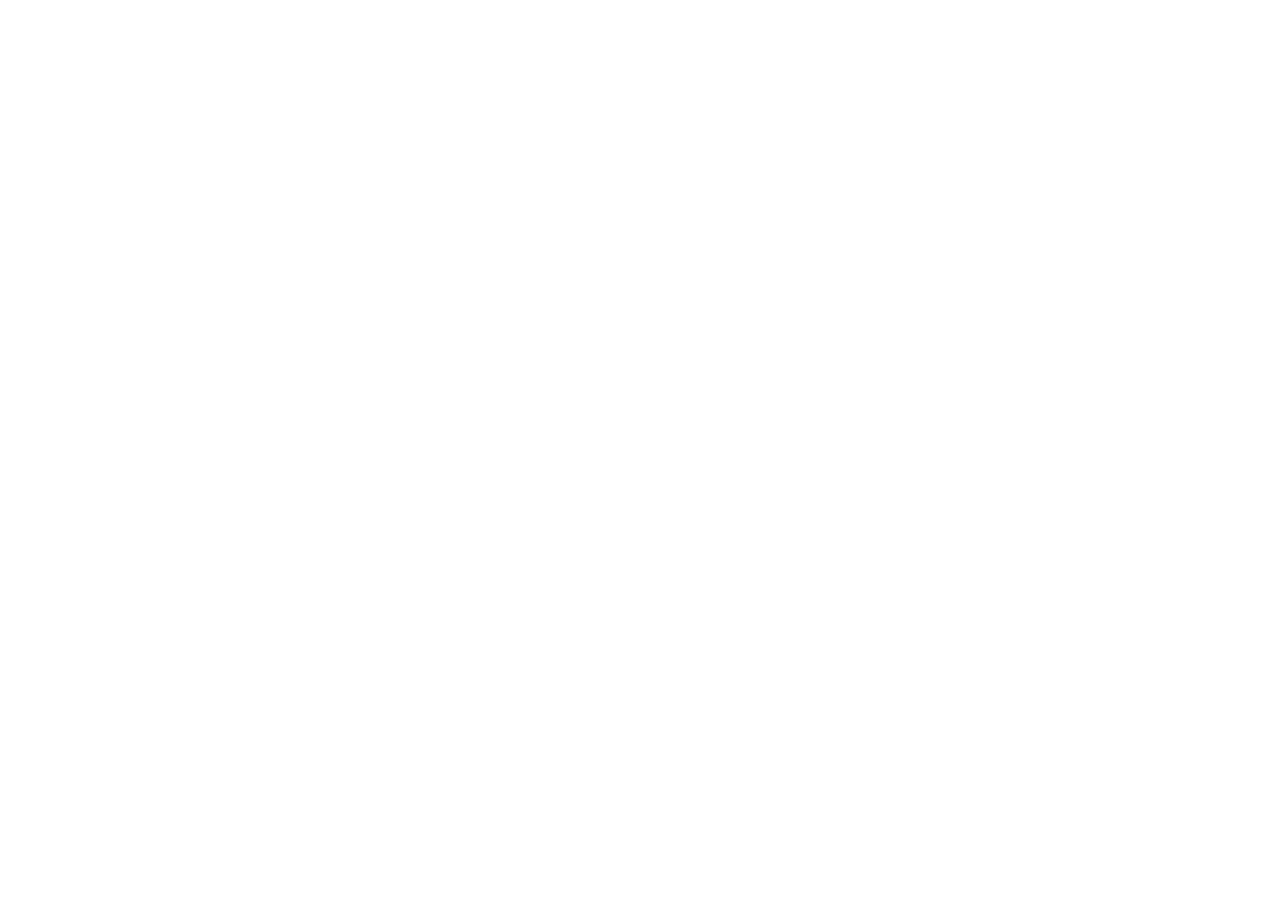
==== index.html @ 70435229 "fix: fixed HTML" ====
<!DOCTYPE html>
<html lang="en">
<head>
  <meta charset="utf-8">
  <title>The HTML5 Herald</title>
  <meta name="description" content="The HTML5 Herald">
  <meta name="author" content="SitePoint">
  <link rel="stylesheet" href="css/styles.css?v=1.0">
  <!--[if lt IE 9]>
    <script src="//html5shiv.googlecode.com/svn/trunk/html5.js"></script>
  <![endif]-->
</head>
<body>
  <script src="js/scripts.js"></script>
</body>
</html>
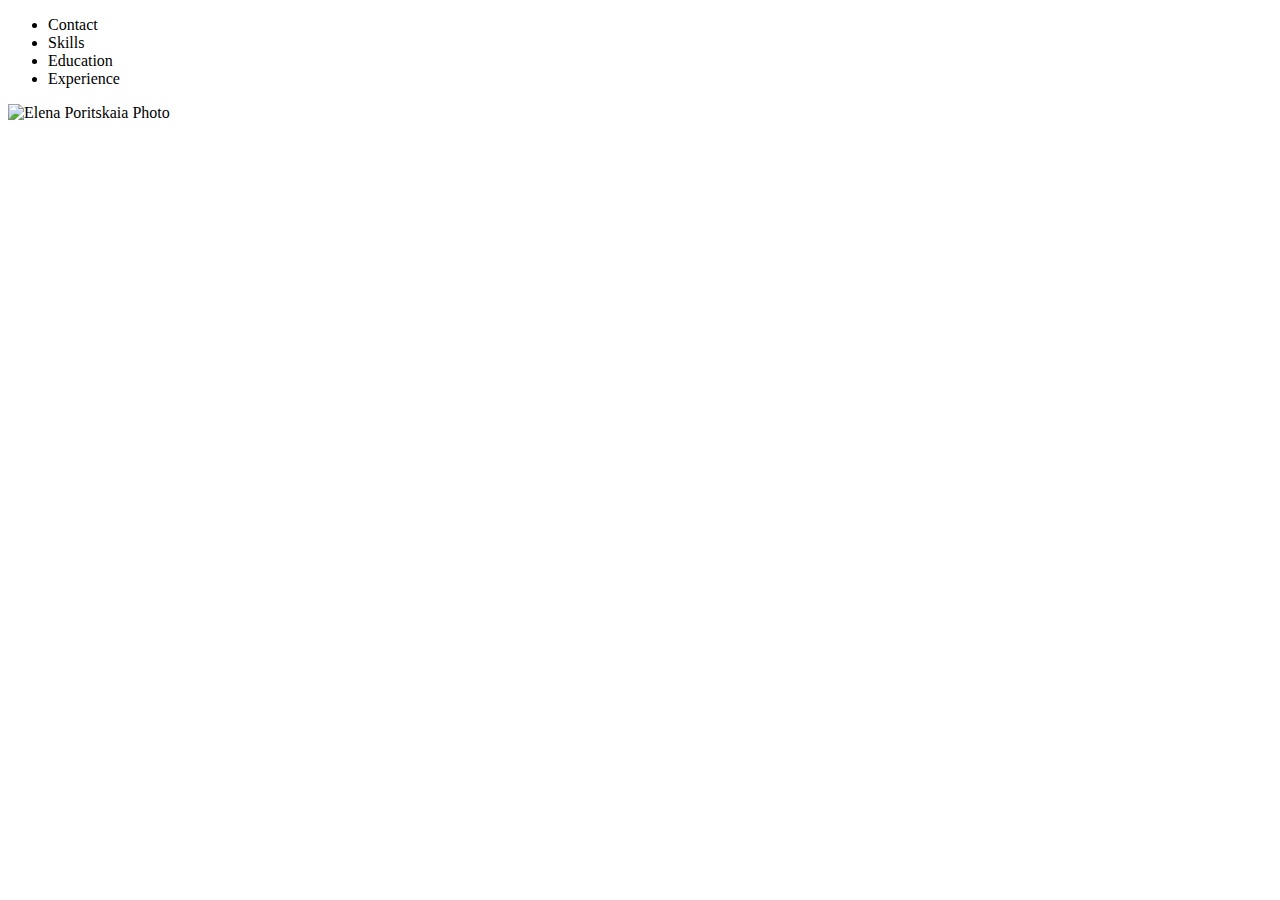
==== commit 21305b6b: "feat: add nav and photo to cv" ====
--- a/index.html
+++ b/index.html
@@ -1,15 +1,25 @@
 <!DOCTYPE html>
+ 
 <html lang="en">
 <head>
   <meta charset="utf-8">
-  <title>The HTML5 Herald</title>
-  <meta name="description" content="The HTML5 Herald">
-  <meta name="author" content="SitePoint">
+  <meta name="viewport" content="width=device-width, initial-scale=1" />
+  <title>Elena Poritskaia CV</title>
+  <meta name="description" content="Elena Poritskaia CV">
+  <meta name="author" content="Elena Poritskaia">
   <link rel="stylesheet" href="css/styles.css?v=1.0">
-  <!--[if lt IE 9]>
-    <script src="//html5shiv.googlecode.com/svn/trunk/html5.js"></script>
-  <![endif]-->
 </head>
+<header>
+    <nav>
+        <ul>
+            <li>Contact</li>
+            <li>Skills</li>
+            <li>Education</li>
+            <li>Experience</li>
+        </ul>
+    </nav>
+    <img height="150px" width="150px" src="/me.png" alt="Elena Poritskaia Photo">
+</header>
 <body>
   <script src="js/scripts.js"></script>
 </body>
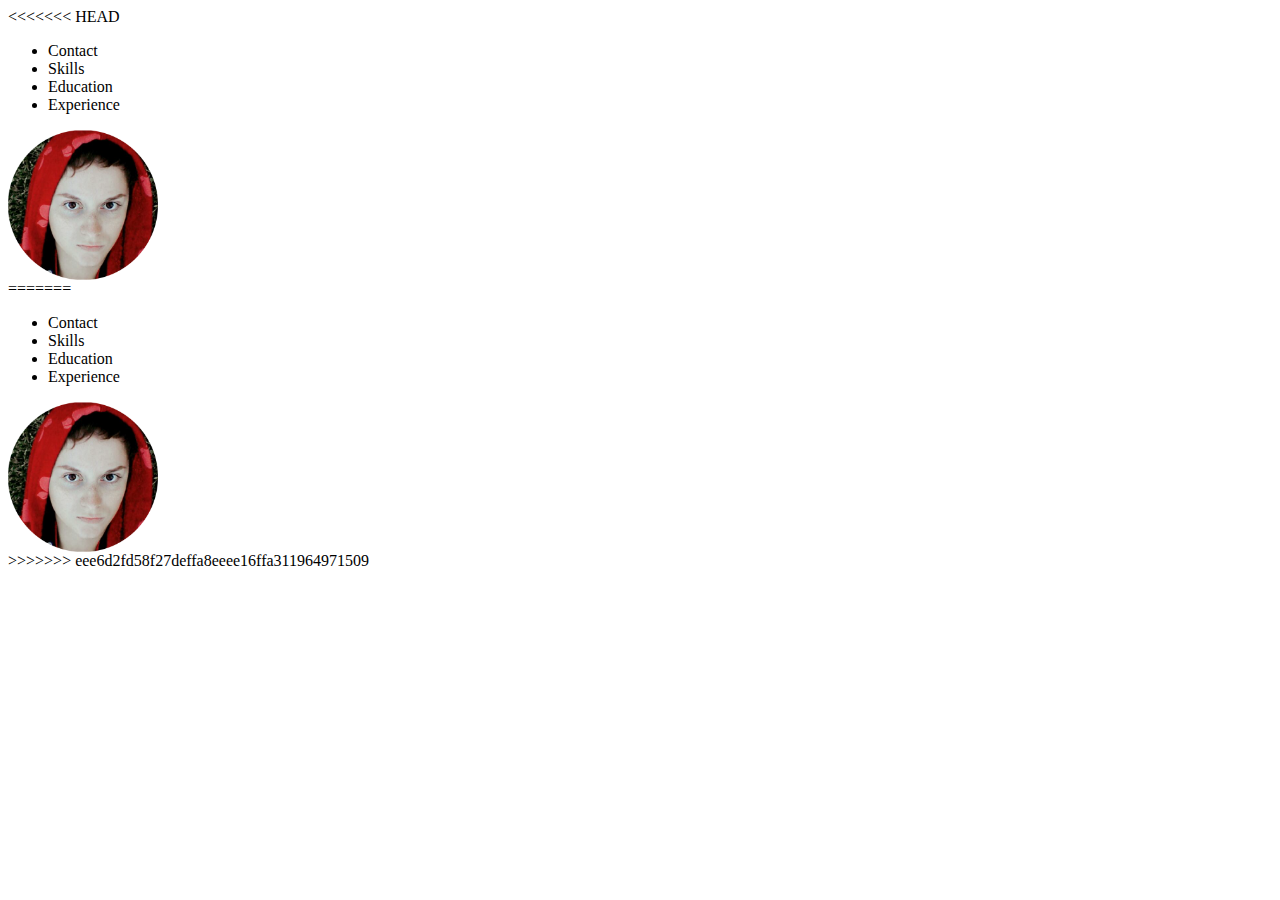
==== commit 11eb789a: "git" ====
--- a/index.html
+++ b/index.html
@@ -1,3 +1,4 @@
+<<<<<<< HEAD
 <!DOCTYPE html>
  
 <html lang="en">
@@ -24,3 +25,32 @@
   <script src="js/scripts.js"></script>
 </body>
 </html>
+=======
+<!DOCTYPE html>
+ 
+<html lang="en">
+<head>
+  <meta charset="utf-8">
+  <meta name="viewport" content="width=device-width, initial-scale=1" />
+  <title>Elena Poritskaia CV</title>
+  <meta name="description" content="Elena Poritskaia CV">
+  <meta name="author" content="Elena Poritskaia">
+  <link rel="stylesheet" href="css/styles.css?v=1.0">
+</head>
+<header>
+    <nav>
+        <ul>
+            <li>Contact</li>
+            <li>Skills</li>
+            <li>Education</li>
+            <li>Experience</li>
+        </ul>
+    </nav>
+    <img height="150px" width="150px" src="/me.png" alt="Elena Poritskaia Photo">
+</header>
+ 
+<body>
+  <script src="js/scripts.js"></script>
+</body>
+</html>
+>>>>>>> eee6d2fd58f27deffa8eeee16ffa311964971509
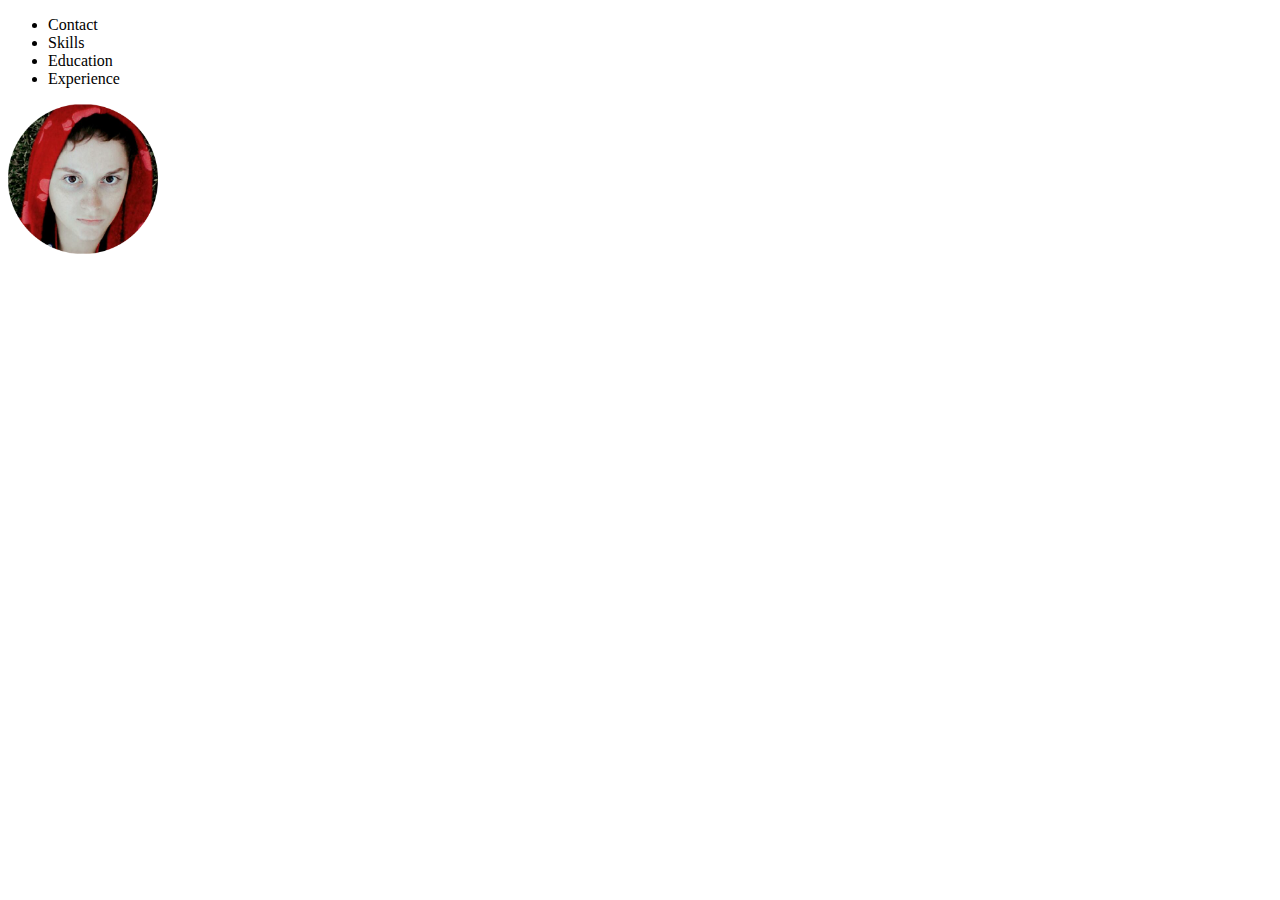
==== commit a69a7c3e: "feat: add nav and photo" ====
--- a/index.html
+++ b/index.html
@@ -1,56 +1,27 @@
-<<<<<<< HEAD
-<!DOCTYPE html>
- 
-<html lang="en">
-<head>
-  <meta charset="utf-8">
-  <meta name="viewport" content="width=device-width, initial-scale=1" />
-  <title>Elena Poritskaia CV</title>
-  <meta name="description" content="Elena Poritskaia CV">
-  <meta name="author" content="Elena Poritskaia">
-  <link rel="stylesheet" href="css/styles.css?v=1.0">
-</head>
-<header>
-    <nav>
-        <ul>
-            <li>Contact</li>
-            <li>Skills</li>
-            <li>Education</li>
-            <li>Experience</li>
-        </ul>
-    </nav>
-    <img height="150px" width="150px" src="/me.png" alt="Elena Poritskaia Photo">
-</header>
-<body>
-  <script src="js/scripts.js"></script>
-</body>
-</html>
-=======
-<!DOCTYPE html>
- 
-<html lang="en">
-<head>
-  <meta charset="utf-8">
-  <meta name="viewport" content="width=device-width, initial-scale=1" />
-  <title>Elena Poritskaia CV</title>
-  <meta name="description" content="Elena Poritskaia CV">
-  <meta name="author" content="Elena Poritskaia">
-  <link rel="stylesheet" href="css/styles.css?v=1.0">
-</head>
-<header>
-    <nav>
-        <ul>
-            <li>Contact</li>
-            <li>Skills</li>
-            <li>Education</li>
-            <li>Experience</li>
-        </ul>
-    </nav>
-    <img height="150px" width="150px" src="/me.png" alt="Elena Poritskaia Photo">
-</header>
- 
-<body>
-  <script src="js/scripts.js"></script>
-</body>
-</html>
->>>>>>> eee6d2fd58f27deffa8eeee16ffa311964971509
+<!DOCTYPE html>
+ 
+<html lang="en">
+<head>
+  <meta charset="utf-8">
+  <meta viewport >
+  <title>Elena Poritskaia CV</title>
+  <meta name="description" content="Elena Poritskaia CV">
+  <meta name="author" content="Elena Poritskaia">
+  <link rel="stylesheet" href="css/styles.css?v=1.0">
+</head>
+<header>
+    <nav>
+        <ul>
+            <li>Contact</li>
+            <li>Skills</li>
+            <li>Education</li>
+            <li>Experience</li>
+        </ul>
+    </nav>
+    <img height="150px" width="150px" src="/me.png" alt="Elena Poritskaia Photo">
+</header>
+ 
+<body>
+  <script src="js/scripts.js"></script>
+</body>
+</html>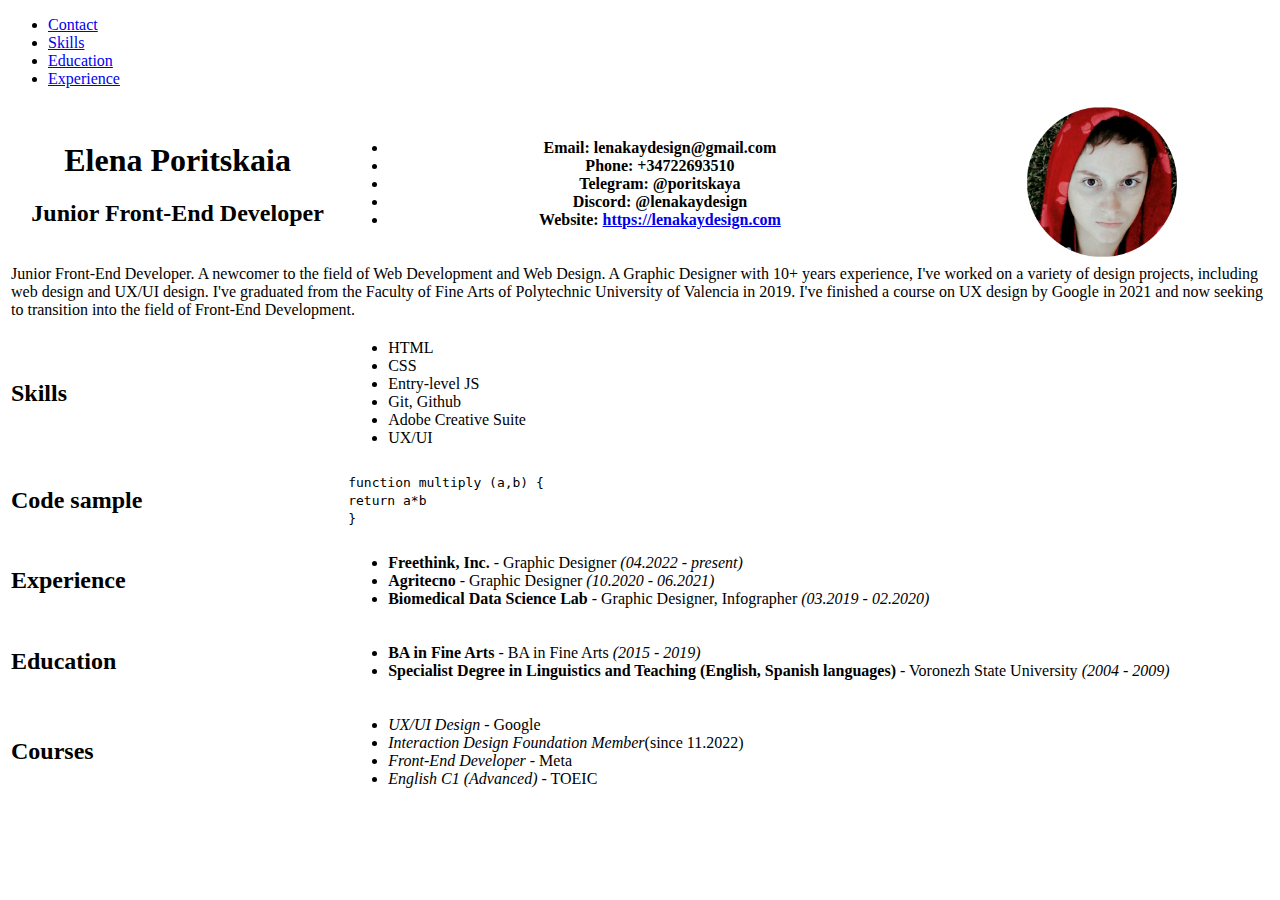
==== commit ee9fc347: "feat: add new info to cv" ====
--- a/index.html
+++ b/index.html
@@ -1,27 +1,122 @@
-<!DOCTYPE html>
- 
-<html lang="en">
-<head>
-  <meta charset="utf-8">
-  <meta viewport >
-  <title>Elena Poritskaia CV</title>
-  <meta name="description" content="Elena Poritskaia CV">
-  <meta name="author" content="Elena Poritskaia">
-  <link rel="stylesheet" href="css/styles.css?v=1.0">
-</head>
-<header>
-    <nav>
-        <ul>
-            <li>Contact</li>
-            <li>Skills</li>
-            <li>Education</li>
-            <li>Experience</li>
-        </ul>
-    </nav>
-    <img height="150px" width="150px" src="/me.png" alt="Elena Poritskaia Photo">
-</header>
- 
-<body>
-  <script src="js/scripts.js"></script>
-</body>
+<!DOCTYPE html>
+<html lang="en">
+
+<head>
+    <meta charset="utf-8">
+    <meta name="viewport" content="width=device-width, initial-scale=1" />
+    <title>Elena Poritskaia CV</title>
+    <meta name="description" content="Elena Poritskaia CV">
+    <meta name="author" content="Elena Poritskaia">
+    <link rel="stylesheet" href="styles.css">
+</head>
+<div class="block">
+    <header>
+        <nav>
+            <ul>
+                <li><a href="#contact">Contact</a></li>
+                <li><a href="#skills">Skills</a></li>
+                <li><a href="#education">Education</a></li>
+                <li><a href="#experience">Experience</a></li>
+            </ul>
+        </nav>
+    </header>
+    <main>
+        <table>
+            <thead>
+                <th>
+                    <h1>Elena Poritskaia</h1>
+                    <h2>Junior Front-End Developer</h2>
+                </th>
+                <th>
+                    <ul>
+                        <li>Email: lenakaydesign@gmail.com</li>
+                        <li>Phone: +34722693510</li>
+                        <li>Telegram: @poritskaya</li>
+                        <li>Discord: @lenakaydesign</li>
+                        <li>Website: <a href="https://lenakaydesign.com">https://lenakaydesign.com</a></li>
+                    </ul>
+
+                </th>
+                <th><img height="150px" width="150px" src="/me.png" alt="Elena Poritskaia Photo"></th>
+            </thead>
+            <tbody>
+                <tr>
+                    <td colspan="3">Junior Front-End Developer. A newcomer to the field of Web Development and Web
+                        Design. A Graphic
+                        Designer with 10+ years experience, I've worked on a variety of design projects, including web
+                        design and UX/UI design. I've graduated from the Faculty of Fine Arts of Polytechnic University
+                        of Valencia in 2019. I've finished a course on UX design by Google in 2021 and now seeking to
+                        transition into the field of Front-End Development.</td>
+                </tr>
+                <tr>
+                    <td>
+                        <h2>Skills</h2>
+                    </td>
+                    <td colspan="2">
+                        <ul>
+                            <li>HTML</li>
+                            <li>CSS</li>
+                            <li>Entry-level JS</li>
+                            <li>Git, Github</li>
+                            <li>Adobe Creative Suite</li>
+                            <li>UX/UI</li>
+                        </ul>
+                    </td>
+                </tr>
+                <tr>
+                    <td>
+                        <h2>Code sample</h2>
+                    </td>
+                    <td colspan="2"><code>function multiply (a,b) {<br>
+                        return a*b<br>
+                    }</code></td>
+                </tr>
+                <tr>
+                    <td>
+                        <h2>Experience</h2>
+                    </td>
+                    <td colspan="2">
+                        <ul>
+                            <li><b>Freethink, Inc.</b> - Graphic Designer <i>(04.2022 - present)</i></li>
+                            <li><b>Agritecno</b> - Graphic Designer <i>(10.2020 - 06.2021)</i></li>
+                            <li><b>Biomedical Data Science Lab</b> - Graphic Designer, Infographer <i>(03.2019 -
+                                    02.2020)</i></li>
+                        </ul>
+                    </td>
+                </tr>
+                <tr>
+                    <td>
+                        <h2>Education</h2>
+                    </td>
+                    <td colspan="2">
+                        <ul>
+                            <li><b>BA in Fine Arts</b> - BA in Fine Arts <i>(2015 - 2019)</i></li>
+                            <li><b>Specialist Degree in Linguistics and Teaching (English, Spanish languages)</b> -
+                                Voronezh State University <i>(2004 - 2009)</i></li>
+                        </ul>
+                    </td>
+                </tr>
+                <tr>
+                    <td>
+                        <h2>Courses</h2>
+                    </td>
+                    <td colspan="2">
+                        <ul>
+                            <li><i>UX/UI Design</i> - Google</li>
+                            <li><i>Interaction Design Foundation Member</i>(since 11.2022)</li>
+                            <li><i>Front-End Developer</i> - Meta</li>
+                            <li><i>English C1 (Advanced)</i> - TOEIC</li>
+                        </ul>
+                    </td>
+                </tr>
+            </tbody>
+
+        </table>
+    </main>
+
+    <body>
+        <script src="js/scripts.js"></script>
+    </body>
+</div>
+
 </html>--- a/styles.css
+++ b/styles.css
@@ -0,0 +1 @@
+
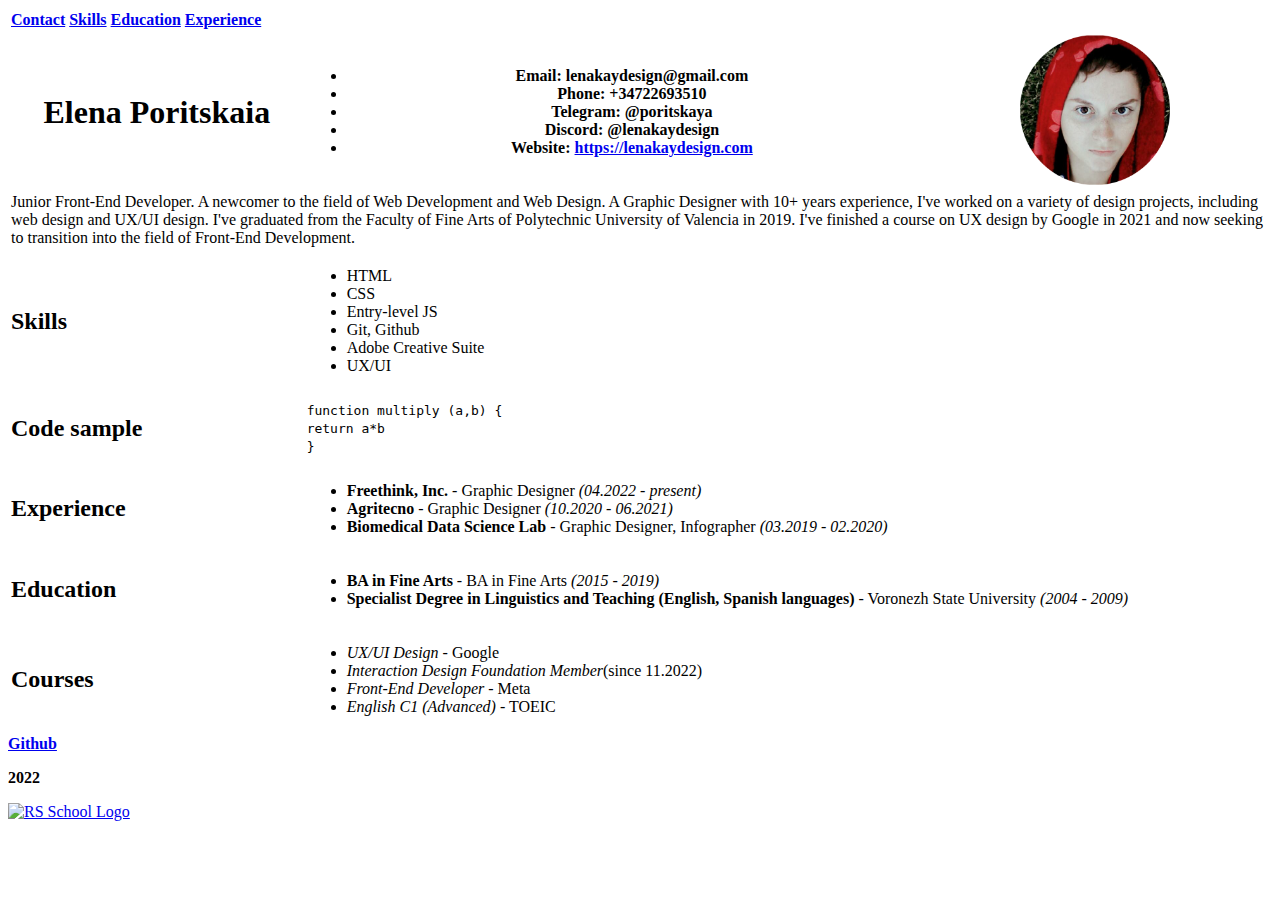
==== commit 5979c199: "feat: add new functionality to cv" ====
--- a/index.html
+++ b/index.html
@@ -1,33 +1,37 @@
 <!DOCTYPE html>
 <html lang="en">
-
 <head>
     <meta charset="utf-8">
-    <meta name="viewport" content="width=device-width, initial-scale=1" />
+    <meta name="viewport" content="width=device-width, initial-scale=1">
     <title>Elena Poritskaia CV</title>
     <meta name="description" content="Elena Poritskaia CV">
     <meta name="author" content="Elena Poritskaia">
     <link rel="stylesheet" href="styles.css">
 </head>
+<body>
 <div class="block">
     <header>
+        <div class="inline">
         <nav>
-            <ul>
-                <li><a href="#contact">Contact</a></li>
-                <li><a href="#skills">Skills</a></li>
-                <li><a href="#education">Education</a></li>
-                <li><a href="#experience">Experience</a></li>
+            <table>
+                <thead>
+               <th><a href="#contact">Contact</a></th>
+               <th><a href="#skills">Skills</a></th>
+               <th><a href="#education">Education</a></th>
+               <th><a href="#experience">Experience</a></th>
             </ul>
+                </thead>
+            </table>
         </nav>
+        </div>
     </header>
     <main>
         <table>
-            <thead>
+            <thead class="left">
                 <th>
                     <h1>Elena Poritskaia</h1>
-                    <h2>Junior Front-End Developer</h2>
                 </th>
-                <th>
+                <th id="contact">
                     <ul>
                         <li>Email: lenakaydesign@gmail.com</li>
                         <li>Phone: +34722693510</li>
@@ -49,7 +53,7 @@
                         transition into the field of Front-End Development.</td>
                 </tr>
                 <tr>
-                    <td>
+                    <td id="skills">
                         <h2>Skills</h2>
                     </td>
                     <td colspan="2">
@@ -67,12 +71,12 @@
                     <td>
                         <h2>Code sample</h2>
                     </td>
-                    <td colspan="2"><code>function multiply (a,b) {<br>
+                    <td class="code-sample" colspan="2"><code>function multiply (a,b) {<br>
                         return a*b<br>
                     }</code></td>
                 </tr>
                 <tr>
-                    <td>
+                    <td id="experience">
                         <h2>Experience</h2>
                     </td>
                     <td colspan="2">
@@ -85,7 +89,7 @@
                     </td>
                 </tr>
                 <tr>
-                    <td>
+                    <td id="education">
                         <h2>Education</h2>
                     </td>
                     <td colspan="2">
@@ -113,8 +117,13 @@
 
         </table>
     </main>
-
-    <body>
+    <footer>
+      <div class="flex">
+                    <a href="https://github.com/LenaKayDesign"><b>Github</b></a>
+                   <p><b>2022</b></p>
+                    <a href="https://rs.school/js/"><img width="150px" src="/rs_school_js.svg" alt="RS School Logo"></a>
+      </div>
+    </footer>
         <script src="js/scripts.js"></script>
     </body>
 </div>
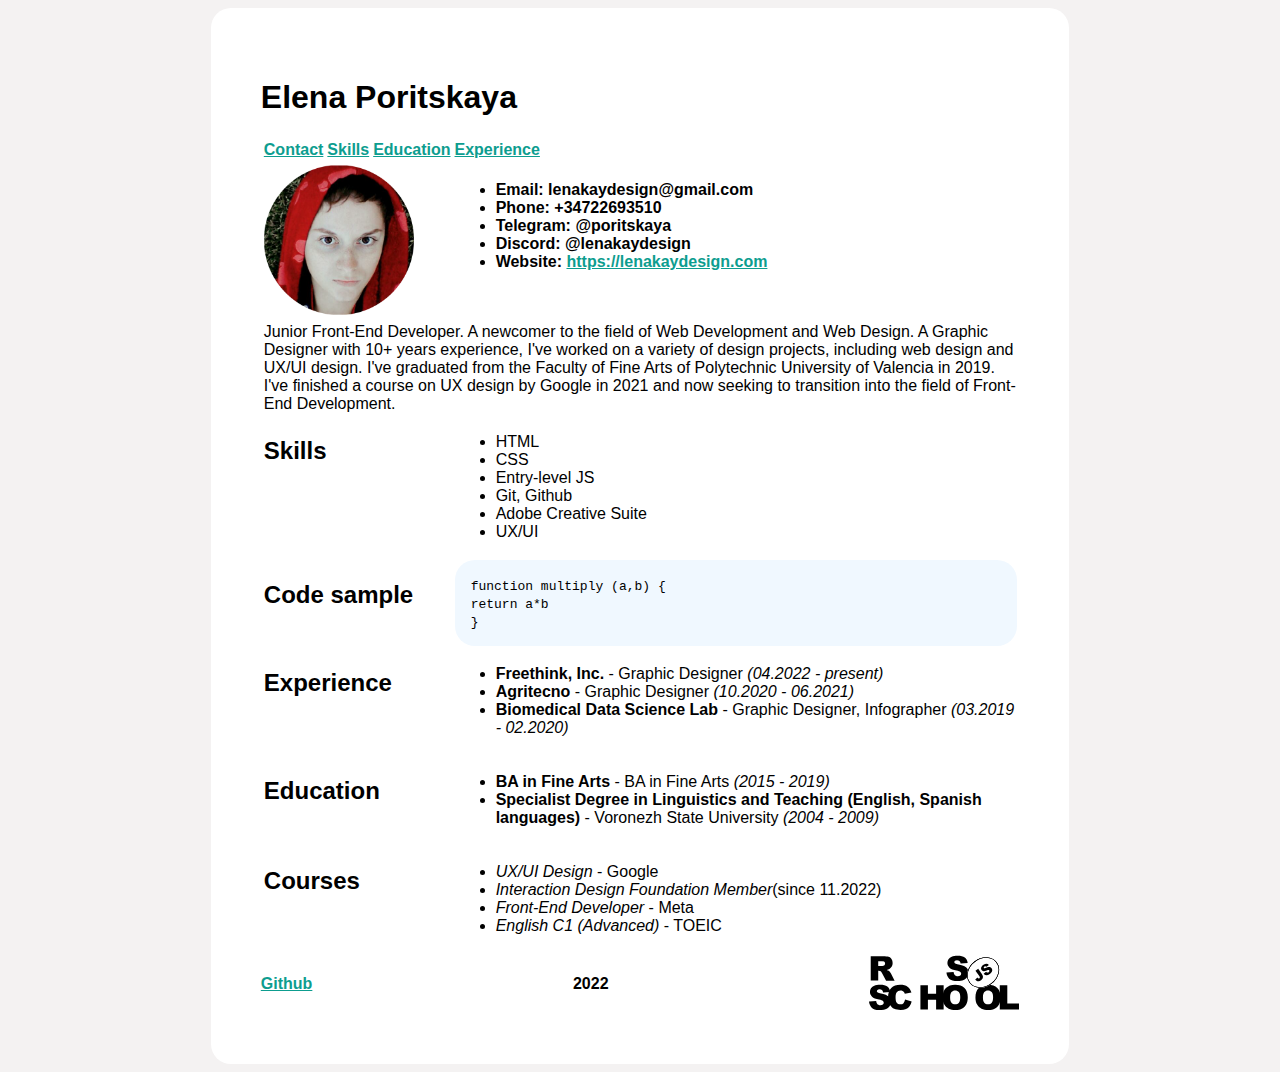
==== commit 1d9c5fe6: "fix: fixed errors in html" ====
--- a/index.html
+++ b/index.html
@@ -11,6 +11,7 @@
 <body>
 <div class="block">
     <header>
+        <h1>Elena Poritskaya</h1>
         <div class="inline">
         <nav>
             <table>
@@ -19,8 +20,9 @@
                <th><a href="#skills">Skills</a></th>
                <th><a href="#education">Education</a></th>
                <th><a href="#experience">Experience</a></th>
-            </ul>
                 </thead>
+                <tbody>
+                </tbody>
             </table>
         </nav>
         </div>
@@ -28,10 +30,10 @@
     <main>
         <table>
             <thead class="left">
-                <th>
-                    <h1>Elena Poritskaia</h1>
+                <th class="heading">
+                    <img height="150" width="150" src="/me.png" alt="Elena Poritskaia Photo">
                 </th>
-                <th id="contact">
+                <th colspan="2" id="contact">
                     <ul>
                         <li>Email: lenakaydesign@gmail.com</li>
                         <li>Phone: +34722693510</li>
@@ -39,9 +41,7 @@
                         <li>Discord: @lenakaydesign</li>
                         <li>Website: <a href="https://lenakaydesign.com">https://lenakaydesign.com</a></li>
                     </ul>
-
                 </th>
-                <th><img height="150px" width="150px" src="/me.png" alt="Elena Poritskaia Photo"></th>
             </thead>
             <tbody>
                 <tr>
@@ -121,11 +121,12 @@
       <div class="flex">
                     <a href="https://github.com/LenaKayDesign"><b>Github</b></a>
                    <p><b>2022</b></p>
-                    <a href="https://rs.school/js/"><img width="150px" src="/rs_school_js.svg" alt="RS School Logo"></a>
+                    <a href="https://rs.school/js/"><img width="150" src="/rs_school_js.svg" alt="RS School Logo"></a>
       </div>
     </footer>
         <script src="js/scripts.js"></script>
+    </div>
     </body>
-</div>
+
 
 </html>--- a/styles.css
+++ b/styles.css
@@ -1 +1,51 @@
-
+body {
+background-color: #F4F2F2;
+font-family: 'Segoe UI', Tahoma, Geneva, Verdana, sans-serif;
+}
+.block {
+    display: block;
+    margin: auto;
+    width: 60%;
+    background-color: white;
+    padding: 50px;
+    border-radius: 20px;
+}
+.inline {
+    display: table-row;
+    margin: auto;
+    width: 70%;
+    text-align: center;
+}
+a {
+    color: rgb(13, 157, 143);
+}
+a:hover {
+    color: lightcoral;
+}
+.left {
+    text-align: left;
+}
+.code-sample {
+    background-color: aliceblue;
+    padding: 1em;
+    border-radius: 20px;
+}
+thead {
+    text-align: left;
+    vertical-align: top;
+}
+td {
+    vertical-align: top;
+}
+.footer-table {
+    display: table;
+    width: 20%;
+    margin-left: auto;
+    margin-right: auto;
+}
+.flex {
+    display: inline-flex;
+    align-items: center;
+    width: 100%;
+    justify-content: space-between;
+}